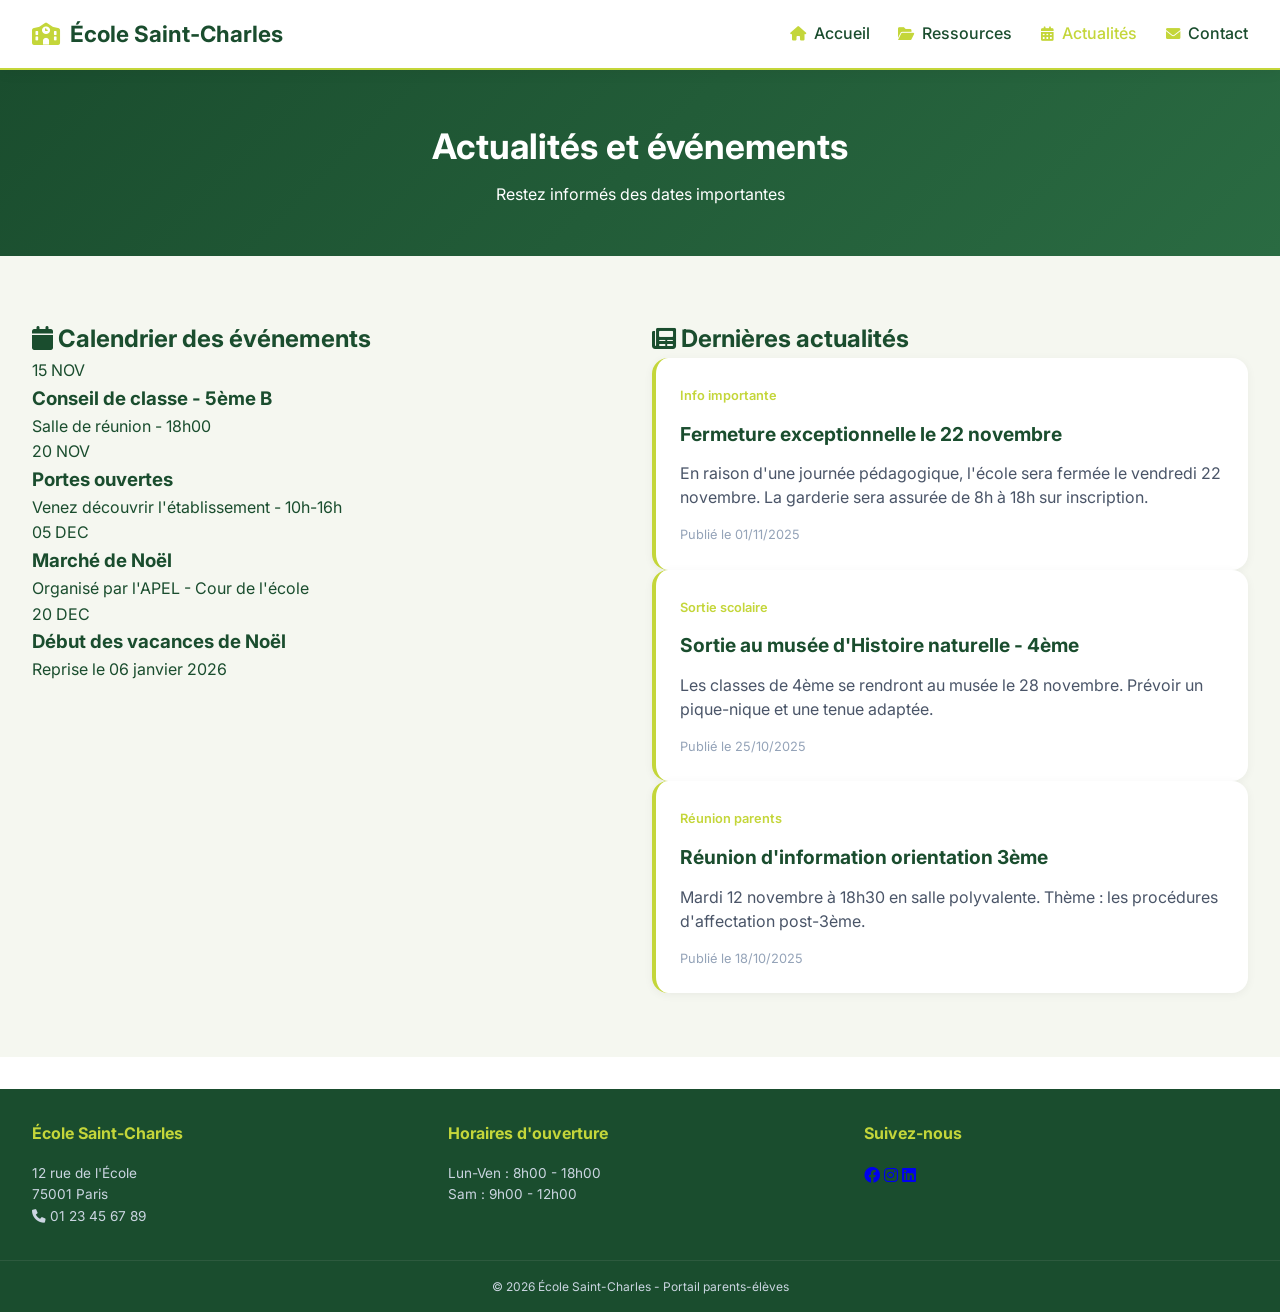
==== actualites.html @ 45b3706e "Site GSI ISTAG - Portail etudiants" ====
<!DOCTYPE html>
<html lang="fr">
<head>
    <meta charset="UTF-8">
    <meta name="viewport" content="width=device-width, initial-scale=1.0">
      <title>GSI-ISTAG - Ressources pédagogiques</title>
    <link rel="stylesheet" href="style.css">
    <link href="https://fonts.googleapis.com/css2?family=Inter:wght@300;400;500;600;700&display=swap" rel="stylesheet">
    <link rel="stylesheet" href="https://cdnjs.cloudflare.com/ajax/libs/font-awesome/6.0.0/css/all.min.css">
</head>
<body>
    <nav>
        <div class="nav-container">
            <div class="logo">
                <i class="fas fa-school"></i>
                <span>École Saint-Charles</span>
            </div>
            <div class="nav-links">
                <a href="index.html"><i class="fas fa-home"></i> Accueil</a>
                <a href="ressources.html"><i class="fas fa-folder-open"></i> Ressources</a>
                <a href="actualites.html" class="active"><i class="fas fa-calendar-alt"></i> Actualités</a>
                <a href="contact.html"><i class="fas fa-envelope"></i> Contact</a>
            </div>
            <div class="menu-toggle" id="mobile-menu">
                <i class="fas fa-bars"></i>
            </div>
        </div>
    </nav>

    <main>
        <section class="page-header">
            <div class="container">
                <h1>Actualités et événements</h1>
                <p>Restez informés des dates importantes</p>
            </div>
        </section>

        <section class="actualites">
            <div class="container">
                <div class="actu-grid">
                    <!-- Calendrier -->
                    <div class="calendrier">
                        <h2><i class="fas fa-calendar"></i> Calendrier des événements</h2>
                        <div class="events-list">
                            <div class="event-item">
                                <div class="event-date">
                                    <span class="event-day">15</span>
                                    <span class="event-month">NOV</span>
                                </div>
                                <div class="event-details">
                                    <h3>Conseil de classe - 5ème B</h3>
                                    <p>Salle de réunion - 18h00</p>
                                </div>
                            </div>
                            <div class="event-item">
                                <div class="event-date">
                                    <span class="event-day">20</span>
                                    <span class="event-month">NOV</span>
                                </div>
                                <div class="event-details">
                                    <h3>Portes ouvertes</h3>
                                    <p>Venez découvrir l'établissement - 10h-16h</p>
                                </div>
                            </div>
                            <div class="event-item">
                                <div class="event-date">
                                    <span class="event-day">05</span>
                                    <span class="event-month">DEC</span>
                                </div>
                                <div class="event-details">
                                    <h3>Marché de Noël</h3>
                                    <p>Organisé par l'APEL - Cour de l'école</p>
                                </div>
                            </div>
                            <div class="event-item">
                                <div class="event-date">
                                    <span class="event-day">20</span>
                                    <span class="event-month">DEC</span>
                                </div>
                                <div class="event-details">
                                    <h3>Début des vacances de Noël</h3>
                                    <p>Reprise le 06 janvier 2026</p>
                                </div>
                            </div>
                        </div>
                    </div>

                    <!-- Actualités récentes -->
                    <div class="actus-recentes">
                        <h2><i class="fas fa-newspaper"></i> Dernières actualités</h2>
                        <div class="actu-card">
                            <div class="actu-categorie">Info importante</div>
                            <h3>Fermeture exceptionnelle le 22 novembre</h3>
                            <p>En raison d'une journée pédagogique, l'école sera fermée le vendredi 22 novembre. La garderie sera assurée de 8h à 18h sur inscription.</p>
                            <span class="actu-date">Publié le 01/11/2025</span>
                        </div>
                        <div class="actu-card">
                            <div class="actu-categorie">Sortie scolaire</div>
                            <h3>Sortie au musée d'Histoire naturelle - 4ème</h3>
                            <p>Les classes de 4ème se rendront au musée le 28 novembre. Prévoir un pique-nique et une tenue adaptée.</p>
                            <span class="actu-date">Publié le 25/10/2025</span>
                        </div>
                        <div class="actu-card">
                            <div class="actu-categorie">Réunion parents</div>
                            <h3>Réunion d'information orientation 3ème</h3>
                            <p>Mardi 12 novembre à 18h30 en salle polyvalente. Thème : les procédures d'affectation post-3ème.</p>
                            <span class="actu-date">Publié le 18/10/2025</span>
                        </div>
                    </div>
                </div>
            </div>
        </section>
    </main>

    <footer>
        <div class="footer-content">
            <div class="footer-section">
                <h4>École Saint-Charles</h4>
                <p>12 rue de l'École<br>75001 Paris<br><i class="fas fa-phone"></i> 01 23 45 67 89</p>
            </div>
            <div class="footer-section">
                <h4>Horaires d'ouverture</h4>
                <p>Lun-Ven : 8h00 - 18h00<br>Sam : 9h00 - 12h00</p>
            </div>
            <div class="footer-section">
                <h4>Suivez-nous</h4>
                <div class="social-links">
                    <a href="#"><i class="fab fa-facebook"></i></a>
                    <a href="#"><i class="fab fa-instagram"></i></a>
                    <a href="#"><i class="fab fa-linkedin"></i></a>
                </div>
            </div>
        </div>
        <div class="footer-bottom">
            <p>© 2026 École Saint-Charles - Portail parents-élèves</p>
        </div>
    </footer>

    <script src="script.js"></script>
</body>
</html>
---- style.css ----
/* ===== COULEURS ISTAG ===== */
:root {
    --vert-sombre: #1a4d2e;
    --vert-sombre-clair: #2a6b42;
    --vert-citron: #c4d63a;
    --vert-citron-fonce: #a8c42c;
    --blanc: #ffffff;
    --gris-clair: #f5f7f0;
    --gris-texte: #4a5568;
    --ombre: rgba(0, 0, 0, 0.05);
}

* {
    margin: 0;
    padding: 0;
    box-sizing: border-box;
}

body {
    font-family: 'Inter', sans-serif;
    line-height: 1.6;
    color: var(--vert-sombre);
    background: var(--blanc);
}

/* ===== NAVIGATION ===== */
nav {
    background: var(--blanc);
    box-shadow: 0 2px 15px var(--ombre);
    position: sticky;
    top: 0;
    z-index: 1000;
    border-bottom: 2px solid var(--vert-citron);
}

.nav-container {
    max-width: 1280px;
    margin: 0 auto;
    padding: 1rem 2rem;
    display: flex;
    justify-content: space-between;
    align-items: center;
    flex-wrap: wrap;
}

.logo {
    font-size: 1.4rem;
    font-weight: 700;
    color: var(--vert-sombre);
}

.logo i {
    color: var(--vert-citron);
    margin-right: 0.3rem;
}

.logo-light {
    font-weight: 400;
    color: var(--vert-citron);
}

.nav-links {
    display: flex;
    gap: 1.8rem;
}

.nav-links a {
    color: var(--vert-sombre);
    text-decoration: none;
    font-weight: 500;
    transition: color 0.2s;
    display: flex;
    align-items: center;
    gap: 0.5rem;
}

.nav-links a i {
    font-size: 0.9rem;
    color: var(--vert-citron);
}

.nav-links a:hover,
.nav-links a.active {
    color: var(--vert-citron);
}

.user-info {
    display: flex;
    align-items: center;
    gap: 0.5rem;
    background: var(--gris-clair);
    padding: 0.5rem 1rem;
    border-radius: 99px;
    font-size: 0.9rem;
    font-weight: 500;
}

.user-info i {
    color: var(--vert-citron);
    font-size: 1.2rem;
}

.menu-toggle {
    display: none;
    font-size: 1.5rem;
    cursor: pointer;
    color: var(--vert-sombre);
}

/* ===== HERO SECTION ===== */
.hero {
    background: linear-gradient(135deg, var(--vert-sombre) 0%, var(--vert-sombre-clair) 100%);
    color: var(--blanc);
    padding: 4rem 2rem;
    text-align: center;
}

.hero-content {
    max-width: 800px;
    margin: 0 auto;
}

.hero-badge {
    background: var(--vert-citron);
    color: var(--vert-sombre);
    display: inline-block;
    padding: 0.3rem 1rem;
    border-radius: 99px;
    font-size: 0.8rem;
    font-weight: 600;
    margin-bottom: 1rem;
}

.hero h1 {
    font-size: 2.8rem;
    margin-bottom: 1rem;
}

.highlight {
    color: var(--vert-citron);
    position: relative;
    display: inline-block;
}

.hero p {
    font-size: 1.2rem;
    margin-bottom: 2rem;
    opacity: 0.95;
}

.hero-buttons {
    display: flex;
    gap: 1rem;
    justify-content: center;
    flex-wrap: wrap;
}

.btn {
    padding: 0.8rem 2rem;
    border-radius: 8px;
    text-decoration: none;
    font-weight: 600;
    display: inline-flex;
    align-items: center;
    gap: 0.5rem;
    transition: all 0.2s;
}

.btn-primary {
    background: var(--vert-citron);
    color: var(--vert-sombre);
}

.btn-primary:hover {
    background: var(--vert-citron-fonce);
    transform: translateY(-2px);
    box-shadow: 0 10px 20px rgba(0,0,0,0.1);
}

.btn-secondary {
    background: transparent;
    color: var(--blanc);
    border: 2px solid var(--blanc);
}

.btn-secondary:hover {
    background: rgba(255,255,255,0.1);
    transform: translateY(-2px);
}

/* ===== SECTION HEADER ===== */
.section-header {
    display: flex;
    justify-content: space-between;
    align-items: center;
    flex-wrap: wrap;
    gap: 1rem;
    margin-bottom: 2rem;
}

.section-header h2 {
    font-size: 1.8rem;
    display: flex;
    align-items: center;
    gap: 0.75rem;
}

.section-header h2 i {
    color: var(--vert-citron);
}

.voir-tout {
    color: var(--vert-citron);
    text-decoration: none;
    font-weight: 500;
}

/* ===== ACTUALITÉS ===== */
.actualites {
    padding: 4rem 2rem;
    background: var(--gris-clair);
}

.container {
    max-width: 1280px;
    margin: 0 auto;
}

.actu-grid {
    display: grid;
    grid-template-columns: repeat(auto-fit, minmax(300px, 1fr));
    gap: 1.5rem;
}

.actu-card {
    background: var(--blanc);
    padding: 1.5rem;
    border-radius: 16px;
    box-shadow: 0 2px 10px var(--ombre);
    transition: transform 0.2s, box-shadow 0.2s;
    border-left: 4px solid var(--vert-citron);
}

.actu-card:hover {
    transform: translateY(-4px);
    box-shadow: 0 12px 24px rgba(0,0,0,0.1);
}

.actu-categorie {
    display: inline-block;
    font-size: 0.8rem;
    color: var(--vert-citron);
    font-weight: 600;
    margin-bottom: 0.75rem;
}

.actu-card h3 {
    font-size: 1.2rem;
    margin-bottom: 0.75rem;
    color: var(--vert-sombre);
}

.actu-card p {
    color: #4a5568;
    margin-bottom: 1rem;
    line-height: 1.5;
}

.actu-date {
    font-size: 0.8rem;
    color: #94a3b8;
    display: flex;
    align-items: center;
    gap: 0.4rem;
}

/* ===== ACCÈS RAPIDES ===== */
.acces-rapides {
    padding: 4rem 2rem;
    background: var(--blanc);
}

.acces-rapides h2 {
    text-align: center;
    font-size: 1.8rem;
    margin-bottom: 2.5rem;
    display: flex;
    align-items: center;
    justify-content: center;
    gap: 0.75rem;
}

.rapides-grid {
    display: grid;
    grid-template-columns: repeat(auto-fit, minmax(250px, 1fr));
    gap: 1.8rem;
}

.rapide-card {
    background: var(--gris-clair);
    padding: 2rem;
    border-radius: 16px;
    text-align: center;
    transition: all 0.2s;
    border: 1px solid transparent;
}

.rapide-card:hover {
    transform: translateY(-4px);
    border-color: var(--vert-citron);
    box-shadow: 0 8px 20px var(--ombre);
}

.rapide-card i {
    font-size: 2.5rem;
    color: var(--vert-citron);
    margin-bottom: 1rem;
}

.rapide-card h3 {
    margin-bottom: 0.5rem;
    color: var(--vert-sombre);
}

.rapide-card p {
    color: #64748b;
    margin-bottom: 1rem;
    font-size: 0.9rem;
}

.rapide-card a {
    color: var(--vert-citron);
    text-decoration: none;
    font-weight: 600;
}

/* ===== STATS ===== */
.stats {
    background: var(--vert-sombre);
    padding: 3rem 2rem;
    color: var(--blanc);
}

.stats-grid {
    display: grid;
    grid-template-columns: repeat(auto-fit, minmax(200px, 1fr));
    gap: 2rem;
    text-align: center;
}

.stat-card {
    display: flex;
    flex-direction: column;
}

.stat-number {
    font-size: 2.8rem;
    font-weight: 700;
    color: var(--vert-citron);
}

.stat-label {
    font-size: 1rem;
    opacity: 0.9;
}

/* ===== PAGE HEADER ===== */
.page-header {
    background: linear-gradient(135deg, var(--vert-sombre) 0%, var(--vert-sombre-clair) 100%);
    color: var(--blanc);
    padding: 3rem 2rem;
    text-align: center;
}

.page-header h1 {
    font-size: 2.2rem;
    margin-bottom: 0.5rem;
}

/* ===== EMPLOI DU TEMPS ===== */
.emploi-du-temps {
    padding: 3rem 2rem;
    background: var(--blanc);
}

.semaine-selector {
    display: flex;
    align-items: center;
    gap: 0.75rem;
}

.semaine-select {
    padding: 0.5rem 1rem;
    border: 1px solid #e2e8f0;
    border-radius: 8px;
    background: var(--blanc);
    font-family: inherit;
    cursor: pointer;
}

.edt-container {
    overflow-x: auto;
}

.edt-table {
    width: 100%;
    border-collapse: collapse;
    background: var(--blanc);
    border-radius: 16px;
    overflow: hidden;
    box-shadow: 0 2px 10px var(--ombre);
}

.edt-table th,
.edt-table td {
    border: 1px solid #e2e8f0;
    padding: 1rem;
    text-align: left;
    vertical-align: top;
}

.edt-table th {
    background: var(--gris-clair);
    font-weight: 600;
    color: var(--vert-sombre);
}

.cours {
    font-weight: 600;
    color: var(--vert-sombre);
}

.prof {
    font-size: 0.8rem;
    color: #64748b;
    margin-top: 0.25rem;
}

.salle {
    font-size: 0.75rem;
    color: var(--vert-citron);
    font-weight: 500;
    margin-top: 0.25rem;
}

/* ===== MATIÈRES ===== */
.matieres {
    padding: 3rem 2rem;
    background: var(--gris-clair);
}

.matieres h2 {
    font-size: 1.6rem;
    margin-bottom: 1.5rem;
    display: flex;
    align-items: center;
    gap: 0.75rem;
}

.matieres-grid {
    display: grid;
    grid-template-columns: repeat(auto-fit, minmax(300px, 1fr));
    gap: 1rem;
}

.matiere-card {
    background: var(--blanc);
    padding: 1rem;
    border-radius: 12px;
    display: flex;
    align-items: center;
    gap: 1rem;
    transition: all 0.2s;
}

.matiere-card:hover {
    transform: translateX(4px);
    border-left: 3px solid var(--vert-citron);
}

.matiere-icon i {
    font-size: 2rem;
    color: var(--vert-citron);
}

.matiere-info h3 {
    font-size: 1rem;
    margin-bottom: 0.25rem;
}

.matiere-info p {
    font-size: 0.8rem;
    color: #64748b;
}

.credits {
    font-size: 0.7rem;
    background: var(--gris-clair);
    padding: 0.2rem 0.5rem;
    border-radius: 99px;
    display: inline-block;
    margin-top: 0.25rem;
}

/* ===== RESSOURCES ===== */
.ressources {
    padding: 3rem 2rem;
    background: var(--blanc);
}

.filtres {
    display: flex;
    justify-content: center;
    gap: 0.75rem;
    margin-bottom: 2rem;
    flex-wrap: wrap;
}

.filtre-btn {
    padding: 0.5rem 1.25rem;
    border: 1px solid #e2e8f0;
    background: var(--blanc);
    border-radius: 99px;
    cursor: pointer;
    font-family: inherit;
    transition: all 0.2s;
}

.filtre-btn.active,
.filtre-btn:hover {
    background: var(--vert-citron);
    color: var(--vert-sombre);
    border-color: var(--vert-citron);
}

.ressources-grid {
    display: flex;
    flex-direction: column;
    gap: 1rem;
}

.ressource-card {
    background: var(--gris-clair);
    border-radius: 12px;
    padding: 1rem 1.5rem;
    display: flex;
    align-items: center;
    justify-content: space-between;
    flex-wrap: wrap;
    gap: 1rem;
    transition: box-shadow 0.2s;
}

.ressource-card:hover {
    box-shadow: 0 4px 12px var(--ombre);
}

.ressource-card i {
    font-size: 2rem;
    color: var(--vert-citron);
}

.ressource-info {
    flex: 1;
}

.ressource-info h3 {
    font-size: 1rem;
    margin-bottom: 0.25rem;
    color: var(--vert-sombre);
}

.ressource-info p {
    font-size: 0.85rem;
    color: #64748b;
}

.ressource-matiere {
    font-size: 0.7rem;
    color: var(--vert-citron);
    font-weight: 500;
    margin-top: 0.25rem;
    display: block;
}

.btn-download {
    background: var(--blanc);
    padding: 0.5rem 1rem;
    border-radius: 8px;
    text-decoration: none;
    color: var(--vert-sombre);
    font-size: 0.85rem;
    font-weight: 500;
    transition: background 0.2s;
}

.btn-download:hover {
    background: var(--vert-citron);
    color: var(--vert-sombre);
}

/* ===== PROJETS ===== */
.projets {
    padding: 3rem 2rem;
    background: var(--gris-clair);
}

.projets-section {
    margin-bottom: 3rem;
}

.projets-section h2 {
    font-size: 1.5rem;
    margin-bottom: 1.5rem;
    display: flex;
    align-items: center;
    gap: 0.75rem;
}

.projets-grid {
    display: grid;
    grid-template-columns: repeat(auto-fit, minmax(350px, 1fr));
    gap: 1.5rem;
}

.projet-card {
    background: var(--blanc);
    border-radius: 16px;
    padding: 1.5rem;
    transition: transform 0.2s;
    border: 1px solid #e2e8f0;
}

.projet-card:hover {
    transform: translateY(-4px);
    box-shadow: 0 8px 20px var(--ombre);
}

.projet-status {
    display: inline-block;
    padding: 0.2rem 0.8rem;
    border-radius: 99px;
    font-size: 0.7rem;
    font-weight: 600;
    margin-bottom: 1rem;
}

.status-en-cours {
    background: #fef3c7;
    color: #d97706;
}

.status-rendu {
    background: #dcfce7;
    color: #166534;
}

.projet-card h3 {
    font-size: 1.2rem;
    margin-bottom: 0.75rem;
    color: var(--vert-sombre);
}

.projet-card p {
    color: #64748b;
    font-size: 0.9rem;
    margin-bottom: 1rem;
}

.projet-details {
    display: flex;
    gap: 1rem;
    font-size: 0.8rem;
    color: #64748b;
    margin-bottom: 0.75rem;
}

.projet-matiere {
    font-size: 0.75rem;
    color: var(--vert-citron);
    font-weight: 500;
    margin-bottom: 1rem;
}

.projet-actions {
    display: flex;
    gap: 0.75rem;
    margin-top: 1rem;
}

.btn-small {
    padding: 0.4rem 1rem;
    border-radius: 6px;
    text-decoration: none;
    font-size: 0.8rem;
    font-weight: 500;
    background: var(--gris-clair);
    color: var(--vert-sombre);
    transition: all 0.2s;
}

.btn-small:hover {
    background: var(--vert-citron);
}

.btn-outline {
    background: transparent;
    border: 1px solid var(--vert-citron);
}

.projet-etudiants {
    font-size: 0.75rem;
    color: #94a3b8;
    margin-bottom: 1rem;
    font-style: italic;
}

/* ===== SOUMISSION PROJET ===== */
.soumission-projet {
    background: var(--blanc);
    border-radius: 20px;
    padding: 2rem;
    margin-top: 2rem;
}

.soumission-projet h2 {
    font-size: 1.4rem;
    margin-bottom: 1.5rem;
    display: flex;
    align-items: center;
    gap: 0.75rem;
}

.form-row {
    display: grid;
    grid-template-columns: 1fr 1fr;
    gap: 1rem;
    margin-bottom: 1rem;
}

.form-group {
    margin-bottom: 1rem;
}

.form-group label {
    display: block;
    margin-bottom: 0.5rem;
    font-weight: 500;
    font-size: 0.9rem;
}

.form-group input,
.form-group select,
.form-group textarea {
    width: 100%;
    padding: 0.7rem;
    border: 1px solid #e2e8f0;
    border-radius: 8px;
    font-family: inherit;
}

.form-group input:focus,
.form-group select:focus,
.form-group textarea:focus {
    outline: none;
    border-color: var(--vert-citron);
}

.form-success {
    margin-top: 1rem;
    padding: 0.75rem;
    background: #dcfce7;
    color: #166534;
    border-radius: 8px;
}

/* ===== CONTACT ENSEIGNANTS ===== */
.contact {
    padding: 3rem 2rem;
    background: var(--blanc);
}

.contact-grid {
    display: grid;
    grid-template-columns: 1.2fr 1fr;
    gap: 2rem;
    margin-bottom: 2rem;
}

.enseignants h2,
.contact-form h2 {
    font-size: 1.4rem;
    margin-bottom: 1.5rem;
    display: flex;
    align-items: center;
    gap: 0.75rem;
}

.enseignant-card {
    display: flex;
    gap: 1rem;
    padding: 1rem;
    background: var(--gris-clair);
    border-radius: 12px;
    margin-bottom: 1rem;
    transition: all 0.2s;
}

.enseignant-card:hover {
    transform: translateX(4px);
    border-left: 3px solid var(--vert-citron);
}

.enseignant-avatar i {
    font-size: 2.5rem;
    color: var(--vert-sombre);
}

.enseignant-info h3 {
    font-size: 1rem;
    margin-bottom: 0.25rem;
}

.enseignant-info p {
    font-size: 0.8rem;
    color: #64748b;
    margin: 0.2rem 0;
}

.btn-rdv {
    background: var(--vert-citron);
    color: var(--vert-sombre);
    border: none;
    padding: 0.3rem 1rem;
    border-radius: 99px;
    cursor: pointer;
    font-size: 0.7rem;
    font-weight: 600;
    margin-top: 0.5rem;
    transition: all 0.2s;
}

.btn-rdv:hover {
    background: var(--vert-citron-fonce);
}

.contact-form {
    background: var(--gris-clair);
    padding: 1.5rem;
    border-radius: 16px;
}

/* ===== MODAL RDV ===== */
.modal {
    display: none;
    position: fixed;
    top: 0;
    left: 0;
    width: 100%;
    height: 100%;
    background: rgba(0,0,0,0.5);
    z-index: 2000;
    justify-content: center;
    align-items: center;
}

.modal-content {
    background: var(--blanc);
    max-width: 500px;
    width: 90%;
    padding: 2rem;
    border-radius: 20px;
    position: relative;
}

.modal-close {
    position: absolute;
    top: 1rem;
    right: 1.5rem;
    font-size: 1.5rem;
    cursor: pointer;
    color: #64748b;
}

.modal-close:hover {
    color: var(--vert-sombre);
}

/* ===== FOOTER ===== */
footer {
    background: var(--vert-sombre);
    color: #cbd5e1;
    margin-top: 2rem;
}

.footer-content {
    max-width: 1280px;
    margin: 0 auto;
    padding: 2rem;
    display: grid;
    grid-template-columns: repeat(auto-fit, minmax(250px, 1fr));
    gap: 2rem;
}

.footer-section h4 {
    color: var(--vert-citron);
    margin-bottom: 1rem;
}

.footer-section p,
.footer-section ul {
    font-size: 0.85rem;
    line-height: 1.6;
}

.footer-section ul {
    list-style: none;
}

.footer-section ul li {
    margin-bottom: 0.5rem;
}

.footer-section ul li a {
    color: #cbd5e1;
    text-decoration: none;
    transition: color 0.2s;
}

.footer-section ul li a:hover {
    color: var(--vert-citron);
}

.footer-bottom {
    text-align: center;
    padding: 1rem;
    border-top: 1px solid #2d5a3e;
    font-size: 0.75rem;
}

/* ===== RESPONSIVE ===== */
@media (max-width: 768px) {
    .nav-links {
        display: none;
        position: absolute;
        top: 100%;
        left: 0;
        right: 0;
        background: var(--blanc);
        flex-direction: column;
        padding: 1rem 2rem;
        box-shadow: 0 4px 10px var(--ombre);
        border-bottom: 2px solid var(--vert-citron);
    }
    
    .nav-links.show {
        display: flex;
    }
    
    .menu-toggle {
        display: block;
    }
    
    .user-info {
        display: none;
    }
    
    .hero h1 {
        font-size: 1.8rem;
    }
    
    .hero-buttons {
        flex-direction: column;
        align-items: center;
    }
    
    .contact-grid,
    .form-row {
        grid-template-columns: 1fr;
    }
    
    .hero-badge {
        font-size: 0.7rem;
    }
    
    .stat-number {
        font-size: 2rem;
    }
}
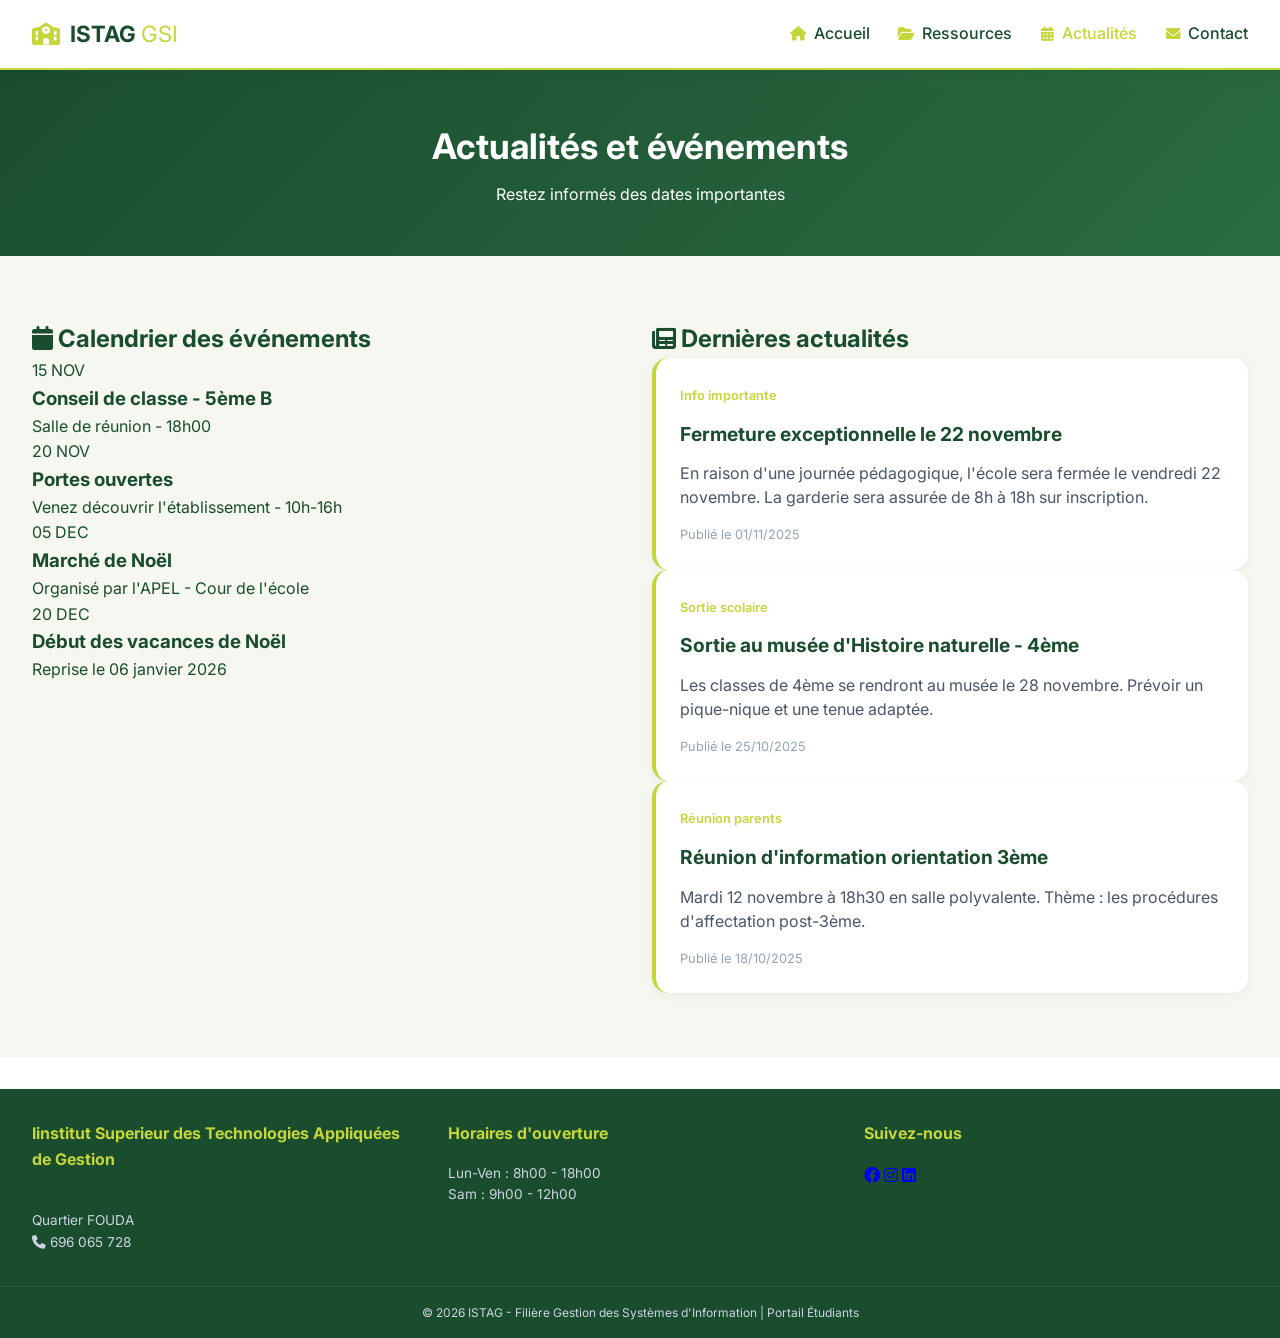
==== commit 41e35ce0: "Description de vos modifications" ====
--- a/actualites.html
+++ b/actualites.html
@@ -13,7 +13,7 @@
         <div class="nav-container">
             <div class="logo">
                 <i class="fas fa-school"></i>
-                <span>École Saint-Charles</span>
+                <span>ISTAG <span class="logo-light">GSI</span></span>
             </div>
             <div class="nav-links">
                 <a href="index.html"><i class="fas fa-home"></i> Accueil</a>
@@ -115,8 +115,8 @@
     <footer>
         <div class="footer-content">
             <div class="footer-section">
-                <h4>École Saint-Charles</h4>
-                <p>12 rue de l'École<br>75001 Paris<br><i class="fas fa-phone"></i> 01 23 45 67 89</p>
+                <h4>Iinstitut Superieur des Technologies Appliquées de Gestion</h4>
+                <p><br>Quartier FOUDA<br><i class="fas fa-phone"></i> 696 065 728</p>
             </div>
             <div class="footer-section">
                 <h4>Horaires d'ouverture</h4>
@@ -132,7 +132,7 @@
             </div>
         </div>
         <div class="footer-bottom">
-            <p>© 2026 École Saint-Charles - Portail parents-élèves</p>
+            <p>© 2026 ISTAG - Filière Gestion des Systèmes d'Information | Portail Étudiants</p>
         </div>
     </footer>
 
